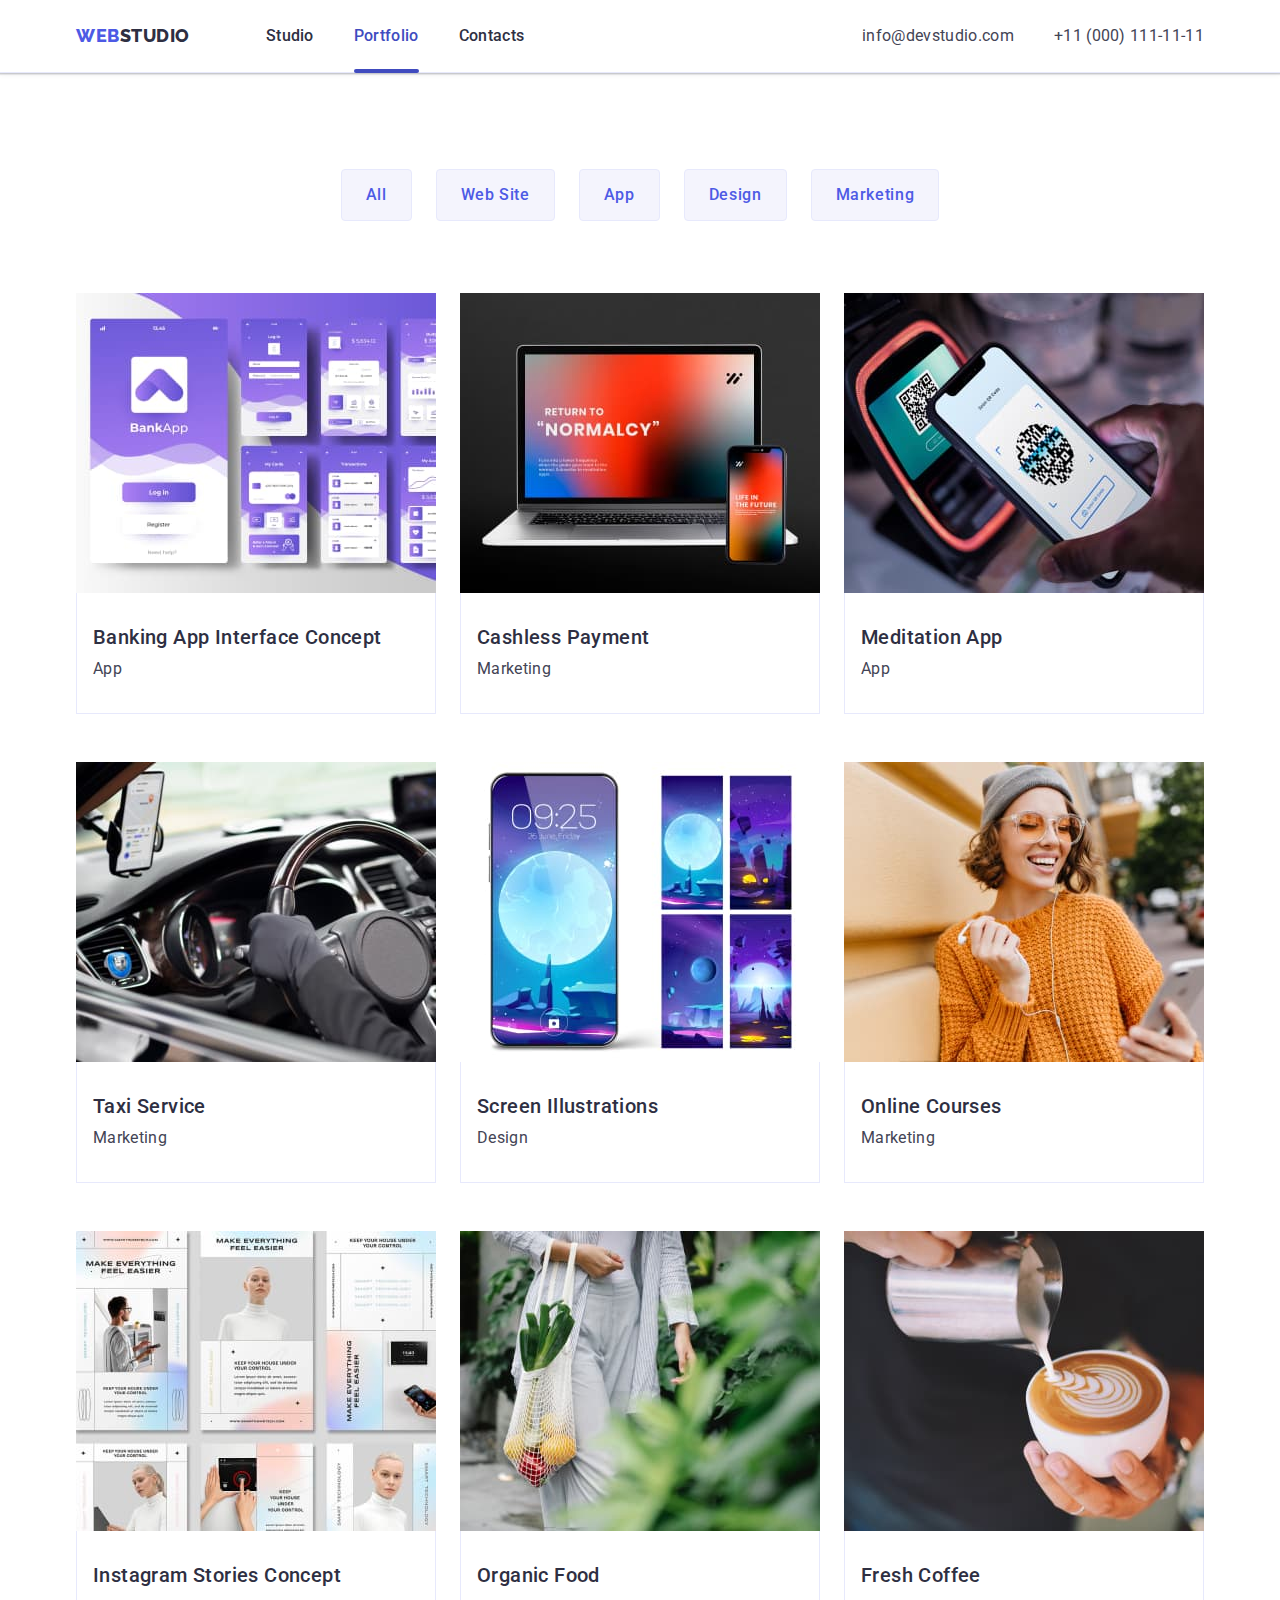
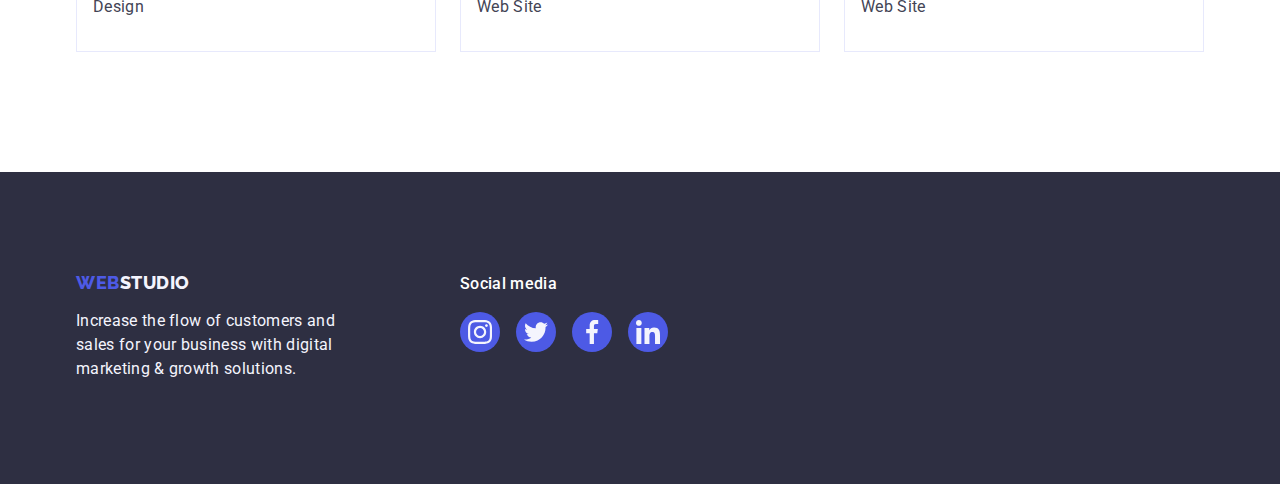
==== portfolio.html @ 93322485 "goit6" ====
<!DOCTYPE html>
<html lang="en">
  <head>
    <meta charset="UTF-8" />
    <meta http-equiv="X-UA-Compatible" content="IE=edge" />
    <meta name="viewport" content="width=device-width, initial-scale=1.0" />
    <title>Document</title>
    <link
      rel="stylesheet"
      href="https://cdn.jsdelivr.net/npm/modern-normalize@1.1.0/modern-normalize.min.css"
    />
    <link rel="preconnect" href="https://fonts.googleapis.com" />
    <link rel="preconnect" href="https://fonts.gstatic.com" crossorigin />
    <link
      href="https://fonts.googleapis.com/css2?family=Raleway:wght@800&family=Roboto:wght@400;500;700&display=swap"
      rel="stylesheet"
    />
    <link rel="stylesheet" href="./css/styles.css" />
  </head>
  <body>
    <!-- Header section -->

    <header class="header-section">
      <div class="container header-contact-container">
        <nav class="main-nav">
          <a class="logo-link link" href="./index.html"
            >Web<span class="accent-header">Studio</span></a
          >
          <ul class="menu list">
            <li class="menu-item">
              <a class="menu-link link" href="./index.html">Studio</a>
            </li>
            <li class="menu-item">
              <a class="menu-link link active" href="./portfolio.html">Portfolio</a>
            </li>
            <li class="menu-item">
              <a class="menu-link link" href="">Contacts</a>
            </li>
          </ul>
        </nav>
        <address class="contact-menu">
          <ul class="contact list">
            <li class="contact-item">
              <a class="contact link" href="mailto:info@devstudio.com"
                >info@devstudio.com</a
              >
            </li>
            <li>
              <a class="contact link" href="tel:+110001111111"
                >+11 (000) 111-11-11</a
              >
            </li>
          </ul>
        </address>
      </div>
    </header>
    <main>
      <!-- Button section -->
      <section class="button-section">
        <div class="container">
          <h1 hidden>btn section</h1>
          <ul class="menu-button-list list">
            <li class="button-item">
              <button class="menu-button-nav" type="button">All</button>
            </li>
            <li class="button-item">
              <button class="menu-button-nav" type="button">Web Site</button>
            </li>
            <li class="button-item">
              <button class="menu-button-nav" type="button">App</button>
            </li>
            <li class="button-item">
              <button class="menu-button-nav" type="button">Design</button>
            </li>
            <li class="button-item">
              <button class="menu-button-nav" type="button">Marketing</button>
            </li>
          </ul>

          <!-- Project card-1 -->

          <ul class="project-card-list list">
            <li class="project-item">
              <a class="project-link link" href="./index.html">
                <div class="project-card-list-wrapper">
                  <img
                    src="./images/project-card/app.jpg"
                    alt="aplication interfaces"
                    width="360"
                    height="300"
                  />
                  <p class="overlay">
                    14 Stylish and User-Friendly App Design Concepts · Task
                    Manager App · Calorie Tracker App · Exotic Fruit Ecommerce
                    App · Cloud Storage App
                  </p>
                </div>
                <div class="project-card-text">
                  <h2 class="project-title caption">
                    Banking App Interface Concept
                  </h2>
                  <p class="project-text sub">App</p>
                </div>
              </a>
            </li>
            <li class="project-item">
              <a class="project-link link" href="./index.html">
                <div class="project-card-list-wrapper">
                  <img
                    src="./images/project-card/marketing.jpg"
                    alt="cashless payment"
                    width="360"
                    height="300"
                  />
                  <p class="overlay">
                    14 Stylish and User-Friendly App Design Concepts · Task
                    Manager App · Calorie Tracker App · Exotic Fruit Ecommerce
                    App · Cloud Storage App
                  </p>
                </div>
                <div class="project-card-text">
                  <h2 class="project-title caption">Cashless Payment</h2>
                  <p class="project-text sub">Marketing</p>
                </div>
              </a>
            </li>
            <li class="project-item">
              <a class="project-link link" href="./index.html">
                <div class="project-card-list-wrapper">
                  <img
                    src="./images/project-card/app-2.jpg"
                    alt="app on any device"
                    width="360"
                    height="300"
                  />
                  <p class="overlay">
                    14 Stylish and User-Friendly App Design Concepts · Task
                    Manager App · Calorie Tracker App · Exotic Fruit Ecommerce
                    App · Cloud Storage App
                  </p>
                </div>
                <div class="project-card-text">
                  <h2 class="project-title caption">Meditation App</h2>
                  <p class="project-text sub">App</p>
                </div>
              </a>
            </li>

            <!-- Project card-2 -->

            <li class="project-item">
              <a class="project-link link" href="./index.html">
                <div class="project-card-list-wrapper">
                  <img
                    src="./images/project-card/taxi-service.jpg"
                    alt="driving"
                    width="360"
                    height="300"
                  />
                  <p class="overlay">
                    14 Stylish and User-Friendly App Design Concepts · Task
                    Manager App · Calorie Tracker App · Exotic Fruit Ecommerce
                    App · Cloud Storage App
                  </p>
                </div>
                <div class="project-card-text">
                  <h2 class="project-title caption">Taxi Service</h2>
                  <p class="project-text sub">Marketing</p>
                </div>
              </a>
            </li>

            <li class="project-item">
              <a class="project-link link" href="./index.html">
                <div class="project-card-list-wrapper">
                  <img
                    src="./images/project-card/illustrations.jpg"
                    alt="phone pictures"
                    width="360"
                    height="300"
                  />
                  <p class="overlay">
                    14 Stylish and User-Friendly App Design Concepts · Task
                    Manager App · Calorie Tracker App · Exotic Fruit Ecommerce
                    App · Cloud Storage App
                  </p>
                </div>
                <div class="project-card-text">
                  <h2 class="project-title caption">Screen Illustrations</h2>
                  <p class="project-text sub">Design</p>
                </div>
              </a>
            </li>
            <li class="project-item">
              <a class="project-link link" href="./index.html">
                <div class="project-card-list-wrapper">
                  <img
                    src="./images/project-card/online-courses.jpg"
                    alt="girl with a phone in her hands"
                    width="360"
                    height="300"
                  />
                  <p class="overlay">
                    14 Stylish and User-Friendly App Design Concepts · Task
                    Manager App · Calorie Tracker App · Exotic Fruit Ecommerce
                    App · Cloud Storage App
                  </p>
                </div>
                <div class="project-card-text">
                  <h2 class="project-title caption">Online Courses</h2>
                  <p class="project-text sub">Marketing</p>
                </div>
              </a>
            </li>

            <!-- Project card-3  -->

            <li class="project-item">
              <a class="project-link link" href="./index.html">
                <div class="project-card-list-wrapper">
                  <img
                    src="./images/project-card/Instagram.jpg"
                    alt="instagram stories"
                    width="360"
                    height="300"
                  />
                  <p class="overlay">
                    14 Stylish and User-Friendly App Design Concepts · Task
                    Manager App · Calorie Tracker App · Exotic Fruit Ecommerce
                    App · Cloud Storage App
                  </p>
                </div>
                <div class="project-card-text">
                  <h2 class="project-title caption">
                    Instagram Stories Concept
                  </h2>
                  <p class="project-text sub">Design</p>
                </div>
              </a>
            </li>
            <li class="project-item">
              <a class="project-link link" href="./index.html">
                <div class="project-card-list-wrapper">
                  <img
                    src="./images/project-card/food.jpg"
                    alt="girl carrying a bag of vegetables"
                    width="360"
                    height="300"
                  />
                  <p class="overlay">
                    14 Stylish and User-Friendly App Design Concepts · Task
                    Manager App · Calorie Tracker App · Exotic Fruit Ecommerce
                    App · Cloud Storage App
                  </p>
                </div>
                <div class="project-card-text">
                  <h2 class="project-title caption">Organic Food</h2>
                  <p class="project-text sub">Web Site</p>
                </div>
              </a>
            </li>
            <li class="project-item">
              <a class="project-link link" href="./index.html">
                <div class="project-card-list-wrapper">
                  <img
                    src="./images/project-card/coffee.jpg"
                    alt="coffee brewing"
                    width="360"
                    height="300"
                  />
                  <p class="overlay">
                    14 Stylish and User-Friendly App Design Concepts · Task
                    Manager App · Calorie Tracker App · Exotic Fruit Ecommerce
                    App · Cloud Storage App
                  </p>
                </div>
                <div class="project-card-text">
                  <h2 class="project-title caption">Fresh Coffee</h2>
                  <p class="project-text sub">Web Site</p>
                </div>
              </a>
            </li>
          </ul>
        </div>
      </section>
    </main>

    <!-- Footer section -->

    <footer class="footer-section">
      <div class="footer-container container">
        <div class="footer-logo-container">
          <a class="logo-link link" href="./index.html"
            >Web<span class="accent-footer">Studio</span></a
          >
          <p class="footer-text">
            Increase the flow of customers and sales for your business with
            digital marketing & growth solutions.
          </p>
        </div>
        <div class="social-footer">
          <p class="social-text">Social media</p>
          <ul class="social-footer-list list">
            <li class="social-footer-list-item">
              <a href="" class="social-footer-list-link">
                <svg class="social-footer-list-icon" width="24" height="24">
                  <use href="./images/icons.svg#icon-instagram-fot"></use>
                </svg>
              </a>
            </li>
            <li class="social-footer-list-item">
              <a href="" class="social-footer-list-link">
                <svg class="social-footer-list-icon" width="24" height="24">
                  <use href="./images/icons.svg#icon-twitter-fot"></use>
                </svg>
              </a>
            </li>
            <li class="social-footer-list-item">
              <a href="" class="social-footer-list-link">
                <svg class="social-footer-list-icon" width="24" height="24">
                  <use href="./images/icons.svg#icon-facebook-fot"></use>
                </svg>
              </a>
            </li>
            <li class="social-footer-list-item">
              <a href="" class="social-footer-list-link">
                <svg class="social-footer-list-icon" width="24" height="24">
                  <use href="./images/icons.svg#icon-linkedin-fot"></use>
                </svg>
              </a>
            </li>
          </ul>
        </div>
      </div>
    </footer>
  </body>
</html>
---- css/styles.css ----
:root {
  --color-iris: #4d5ae5;
  --color-ocean: #404bbf;
  --color-navy-blue: #2e2f42;
  --color-green: #31d0aa;
  --color-slate: #434455;
  --color-light-slate: #8e8f99;
  --color-cornflower: #e7e9fc;
  --color-cloud: #f4f4fd;
  --color-navy-blue-modal: #2e2f42;
  --color-grey: #2e2f42;
  --color-white: #ffffff;
  --color-dairy: #fcfcfc;
}

body {
  font-family: "Roboto", sans-serif;
  color: #434455;
  background-color: #ffffff;
}

.container {
  width: 1158px;
  margin-left: auto;
  margin-right: auto;
  padding-left: 15px;
  padding-right: 15px;
}

.section {
  padding-top: 120px;
  padding-bottom: 120px;
}

h1,
h2,
h3,
p {
  margin-top: 0;
  margin-bottom: 0;
}

ul,
li {
  margin-top: 0;
  margin-bottom: 0;
  padding-left: 0;
}

.list {
  list-style: none;
}

.link {
  display: inline block;
  text-decoration: none;
}

img {
  display: block;
}

/* Heder section */

.header-section {
  border-bottom: 1px solid #e7e9fc;
  box-shadow: 0px 2px 1px rgba(46, 47, 66, 0.08),
    0px 1px 1px rgba(46, 47, 66, 0.16), 0px 1px 6px rgba(46, 47, 66, 0.08);
}

.header-contact-container {
  display: flex;
  align-items: center;
  justify-content: space-between;
}

.logo-link {
  display: inline-block;
  margin: 0 auto;
  margin-right: 76px;
  font-family: "Raleway", sans-serif;
  text-transform: uppercase;
  font-weight: 800;
  font-size: 18px;
  line-height: 1.17;
  letter-spacing: 0.03em;

  color: #4d5ae5;
}

.accent-header {
  color: #2e2f42;
}

.accent-footer {
  color: #f4f4fd;
}
.menu-link {
  display: block;
  padding-top: 24px;
  padding-bottom: 24px;
  font-weight: 500;
  font-size: 16px;
  line-height: 1.5;
  letter-spacing: 0.02em;

  color: #2e2f42;
  transition: color 250ms cubic-bezier(0.4, 0, 0.2, 1);
}

.menu-link:hover,
.menu-link:focus {
  color: #404bbf;
}
.menu {
  display: flex;
  align-items: center;
}

.menu-item:not(:last-child) {
  margin-right: 40px;
}
.main-nav {
  display: flex;
  align-items: center;
}

.contact-menu {
  font-style: normal;
}

.contact {
  gap: 40px;
  display: flex;
  align-items: center;
  font-style: normal;
  font-size: 16px;
  line-height: 1.5;
  letter-spacing: 0.02em;

  color: #434455;
  transition: color 250ms cubic-bezier(0.4, 0, 0.2, 1);
}

.contact:hover,
.contact:focus {
  color: #404bbf;
}

.menu-link.active {
  position: relative;
  color: #404bbf;
}

.menu-link.active::after {
  position: absolute;
  display: block;
  content: "";
  left: 0;
  bottom: -1px;
  width: 100%;
  height: 4px;
  border-radius: 2px;
  background-color: #404bbf;
}

/* Hero section */

.hero-section {
  max-width: 1440px;
  margin-right: auto;
  margin-left: auto;
  padding-top: 188px;
  padding-bottom: 188px;
  text-align: center;
  background-image: linear-gradient(
      rgba(46, 47, 66, 0.7),
      rgba(46, 47, 66, 0.7)
    ),
    url(../images/hero/people-office.jpg);
  background-size: cover;
  background-repeat: no-repeat;
  background-position: center;
  background-color: #2e2f42;
}

.main-title {
  max-width: 496px;
  font-size: 56px;
  margin-left: auto;
  margin-right: auto;
  text-align: center;
  margin-bottom: 48px;
  font-weight: 700;
  font-size: 56px;
  line-height: 1.07;
  letter-spacing: 0.02em;

  color: #ffffff;
}

.main-nav {
  align-items: center;
  display: flex;
}

.menu-button {
  margin: 0 auto;
  padding: 16px 32px;
  border-radius: 4px;
  min-width: 169px;
  height: 56px;
  display: block;
  cursor: pointer;
  border: none;
  font-family: "Roboto", sans-serif;
  font-weight: 500;
  font-size: 16px;
  line-height: 1.5;
  letter-spacing: 0.04em;
  text-decoration: none;
  text-transform: none;

  color: #ffffff;
  background-color: #4d5ae5;
  transition: background-color 250ms cubic-bezier(0.4, 0, 0.2, 1);
}

.menu-button:hover,
.menu-button:focus {
  background-color: #404bbf;
}

/* About section */

.visually-hidden {
  position: absolute;
  width: 1px;
  height: 1px;
  margin: -1px;
  border: 0;
  padding: 0;
  white-space: nowrap;
  clip-path: inset(100%);
  clip: rect(0 0 0 0);
  overflow: hidden;
}

.about-list {
  display: flex;
  flex-wrap: wrap;
  gap: 24px;
  flex-basis: calc((100% - 72px) / 4);
}

.about-title {
  margin: auto;
  margin-bottom: 8px;
  font-weight: 500;
  font-size: 20px;
  line-height: 1.2;
  letter-spacing: 0.02em;

  color: #2e2f42;

  width: 264px;
  height: 24px;
}

.about-text {
  margin: auto;
  font-family: "Roboto";
  font-size: 16px;
  line-height: 1.5;
  letter-spacing: 0.02em;

  color: #434455;

  width: 264px;
  height: 72px;
}

.icon-container {
  width: 264px;
  height: 112px;
  margin-bottom: 8px;
  border-radius: 4px;
  background-color: #f4f4fd;
  display: flex;
  align-items: center;
  justify-content: center;
}

.about-icon-list {
  width: 59.72px;
  height: 64px;
  display: flex;
  align-items: center;
  justify-content: center;
}

.punctuality-icon-list {
  width: 61.22px;
  height: 64px;
  display: flex;
  align-items: center;
  justify-content: center;
}

.technologies-icon-list {
  width: 50.13px;
  height: 55.46px;
  display: flex;
  align-items: center;
  justify-content: center;
}

/* Portfolio section */

.portfolio-section {
  padding-bottom: 120px;
}

.portfolio-list {
  display: flex;
  gap: 24px;
  flex-basis: calc((100% - 3 * 16px) / 3);
}
.portfolio-title {
  margin-bottom: 72px;
  font-weight: 700;
  font-size: 36px;
  line-height: 1.11;
  text-align: center;
  letter-spacing: 0.02em;
  text-transform: capitalize;

  color: #2e2f42;
}

/* Team section */

.team-section {
  background-color: #f4f4fd;
}

.social-list {
  display: flex;
  justify-content: center;
  gap: 24px;
}

.social-list-link {
  display: flex;
  justify-content: center;
  align-items: center;
  width: 40px;
  height: 40px;
  border-radius: 50%;
  background-color: #4d5ae5;
  transition: background-color 250ms cubic-bezier(0.4, 0, 0.2, 1);
}

.social-list-icon {
  fill: #f4f4fd;
}

.social-list-link:hover,
.social-list-link:focus {
  background-color: #404bbf;
}

.our-team {
  margin-bottom: 72px;
  font-weight: 700;
  font-size: 36px;
  line-height: 1.11;
  text-align: center;
  letter-spacing: 0.02em;
  text-transform: capitalize;

  color: #2e2f42;
}

.team-list {
  display: flex;
  gap: 24px;
  border-top-right-radius: 0px;
  justify-content: space-evenly;
  flex-basis: calc((100% - 72px) / 4);
}

.or-team-card-content {
  padding: 32px 16px;
  text-align: center;
}

.team-title {
  margin: 0;
  margin-bottom: 8px;
  font-weight: 500;
  font-size: 20px;
  line-height: 1.2;
  letter-spacing: 0.02em;

  color: #2e2f42;
}

.team-item {
  border-radius: 0px 0px 4px 4px;
  background-color: #ffffff;
  box-shadow: 0px 1px 6px rgba(46, 47, 66, 0.08),
    0px 1px 1px rgba(46, 47, 66, 0.16), 0px 2px 1px rgba(46, 47, 66, 0.08);
}

.or-team-card-content {
  padding: 32px 0 32px;
}

.our-team-text {
  margin-bottom: 8px;
  font-size: 16px;
  line-height: 1.5;
  letter-spacing: 0.02em;

  color: #434455;
}

/* Customers section */

.customers-title {
  margin: 0 auto;
  margin-bottom: 72px;
  font-weight: 700;
  font-size: 36px;
  line-height: 1.1;
  text-align: center;
  letter-spacing: 0.02em;
  text-transform: capitalize;

  color: #2e2f42;
}

.customers-list {
  display: flex;
  gap: 24px;
}

.customers-item {
  width: 168px;
  height: 88px;
}

.customers-list-link {
  width: 100%;
  height: 100%;
  border: 1px solid #8e8f99;
  border-radius: 4px;
  display: flex;
  align-items: center;
  justify-content: center;
  color: #8e8f99;
  transition: border-color 250ms cubic-bezier(0.4, 0, 0.2, 1), color 250ms cubic-bezier(0.4, 0, 0.2, 1);
}

.customers-list-link:hover,
.customers-list-link:focus {
  border-color: #404bbf;
  color: #404bbf;
}

.customers-list-icon {
  fill: currentColor;
}

.customers-item:hover,
.customers-item:focus {
  color: #404bbf;
  border: 1px solid #404bbf;
}

/* Footer section */

.footer-container {
  display: flex;
  align-items: baseline;
}

.footer-section {
  padding-top: 100px;
  padding-bottom: 100px;
  height: 312px;
  background-color: #2e2f42;
}

.footer-logo-container {
  margin-right: 120px;
}

.footer-section .logo-link {
  margin-right: 0;
  margin-bottom: 16px;
}

.footer-text {
  width: 264px;
  height: 72px;
  font-size: 16px;
  line-height: 1.5;
  letter-spacing: 0.02em;

  color: #f4f4fd;
}

/* Social footer */

.social-footer {
  align-items: baseline;
  gap: 120px;
}

.social-text {
  font-weight: 500;
  font-size: 16px;
  line-height: 1.5;
  letter-spacing: 0.02em;
  color: #ffffff;
  margin-bottom: 16px;
}

.social-footer-list {
  display: flex;
  gap: 16px;
}

.social-footer-list-item {
  width: 40px;
  height: 40px;
}

.social-footer-list-link {
  width: 100%;
  height: 100%;
  background-color: #4d5ae5;
  border-radius: 50%;
  display: flex;
  align-items: center;
  justify-content: center;
  transition: background-color 250ms cubic-bezier(0.4, 0, 0.2, 1);
}

.social-footer-list-link:hover,
.social-footer-list-link:focus {
  background-color: #31d0aa;
}

.social-footer-list-icon {
  display: flex;
  width: 24px;
  height: 24px;
  fill: #f4f4fd;
}

/* Button section portfolio */

.button-section {
  padding-top: 96px;
  padding-bottom: 120px;
}

.menu-button-nav {
  padding: 12px 24px;
  border-radius: 4px;
  border-top: none;
  font-weight: 500;
  font-size: 16px;
  line-height: 1.6;
  letter-spacing: 0.04em;
  text-transform: none;
  cursor: pointer;
  color: #4d5ae5;
  background-color: #f4f4fd;
  border: 1px solid #e7e9fc;
  transition: color 250ms cubic-bezier(0.4, 0, 0.2, 1), background-color 250ms cubic-bezier(0.4, 0, 0.2, 1), border-color 250ms cubic-bezier(0.4, 0, 0.2, 1), box-shadow 250ms cubic-bezier(0.4, 0, 0.2, 1);
}

.menu-button-nav:first-child:hover,
.menu-button-nav:first-child:focus {
  box-shadow: 0px 3px 1px rgba(0, 0, 0, 0.1), 0px 2px 1px rgba(0, 0, 0, 0.08),
    0px 2px 2px rgba(0, 0, 0, 0.12);
}

.top-button-nav:hover,
.top-button-nav:focus {
  background-color: #404bbf;
}

.menu-button-list {
  justify-content: center;
  margin-bottom: 72px;
  align-items: center;
  display: flex;
  gap: 24px;
}

.menu-button-nav:hover {
  border: 1px solid transparent;
  color: #ffffff;
  background-color: #404bbf;
}

.menu-button-nav:focus {
  border: 1px solid transparent;
  color: #ffffff;
  background-color: #404bbf;
}

.project-card-list {
  gap: 24px;
  row-gap: 48px;
  display: flex;
  flex-wrap: wrap;
}

.project-item {
  flex-basis: calc((100% - 48px) / 3);
}

.project-link {
  display: block;
  transition: box-shadow 250ms cubic-bezier(0.4, 0, 0.2, 1);
}

.project-card-list-wrapper {
  position: relative;
  overflow: hidden;
}

.overlay {
  position: absolute;
  left: 0;
  top: 0;
  width: 100%;
  height: 100%;
  transform: translate(0, 100%);
  transition: transform 250ms cubic-bezier(0.4, 0, 0.2, 1);
  padding: 40px 32px;
  padding-left: 32px;
  padding-right: 32px;
  font-size: 16px;
  line-height: 1.5; 
  letter-spacing: 0.02em;

  color: #F4F4FD;
  background-color: rgba(77, 90, 229, 1);
}

.project-link:hover .overlay,
.project-link:focus .overlay {
 transform: translate(0, 0);
}

.project-link:hover,
.project-link:focus {
  box-shadow: 0px 1px 6px rgba(46, 47, 66, 0.08),
  0px 1px 1px rgba(46, 47, 66, 0.16), 0px 2px 1px rgba(46, 47, 66, 0.08);
}

.project-card-text {
  border: 1px solid #e7e9fc;
  border-top: none;
  padding: 32px 16px;
}

.project-title {
  margin-bottom: 8px;
}

/* Hero project card */

.caption {
  font-weight: 500;
  font-size: 20px;
  line-height: 1.2;
  letter-spacing: 0.02em;

  color: #2e2f42;
}

.sub {
  font-size: 16px;
  line-height: 1.5;
  letter-spacing: 0.02em;

  color: #434455;
}

.project-link {
  text-decoration: none;
}

/* Modal window */

.backdrop.is-hidden {
  opacity: 0;
  visibility: hidden;
  pointer-events: none;
}

.backdrop {
  position: fixed;
  top: 0;
  left: 0;
  z-index: 100;
  width: 100%;
  height: 100%;
  background-color: rgba(46, 47, 66, 0.4);

  transition: opacity 250ms cubic-bezier(0.4, 0, 0.2, 1),
    visibility 250ms cubic-bezier(0.4, 0, 0.2, 1);
}

.modal {
  position: absolute;
  top: 50%;
  left: 50%;
  transform: translate(-50%, -50%);
  border-radius: 4px;
  width: 408px;
  height: 584px;
  min-height: 576px;
  background-color: #fcfcfc;
  box-shadow: 0px 1px 1px rgba(0, 0, 0, 0.14), 0px 1px 3px rgba(0, 0, 0, 0.12), 0px 2px 1px rgba(0, 0, 0, 0.2);
  transition: transform 250ms cubic-bezier(0.4, 0, 0.2, 1);
}

.modal-close-btn {
  position: absolute;
  top: 24px;
  right: 24px;
  display: flex;
  justify-content: center;
  align-items: center;
  width: 24px;
  height: 24px;
  border-radius: 50%;
  background: transparent;
  background-color: #e7e9fc;
  border: 1px solid rgba(0, 0, 0, 0.1);
  padding: 0;
  cursor: pointer;
  transition: background-color 250ms cubic-bezier(0.4, 0, 0.2, 1), border 250ms cubic-bezier(0.4, 0, 0.2, 1);
}

.modal-close-btn:hover,
.modal-close-btn:focus {
  border: none; 
  background-color: #404bbf;
}

.modal-close-btn-icon {
  transition: fill 250ms cubic-bezier(0.4, 0, 0.2, 1);
}

.modal-close-btn:hover .modal-close-btn-icon,
.modal-close-btn:focus .modal-close-btn-icon {
  fill: #ffffff;
}
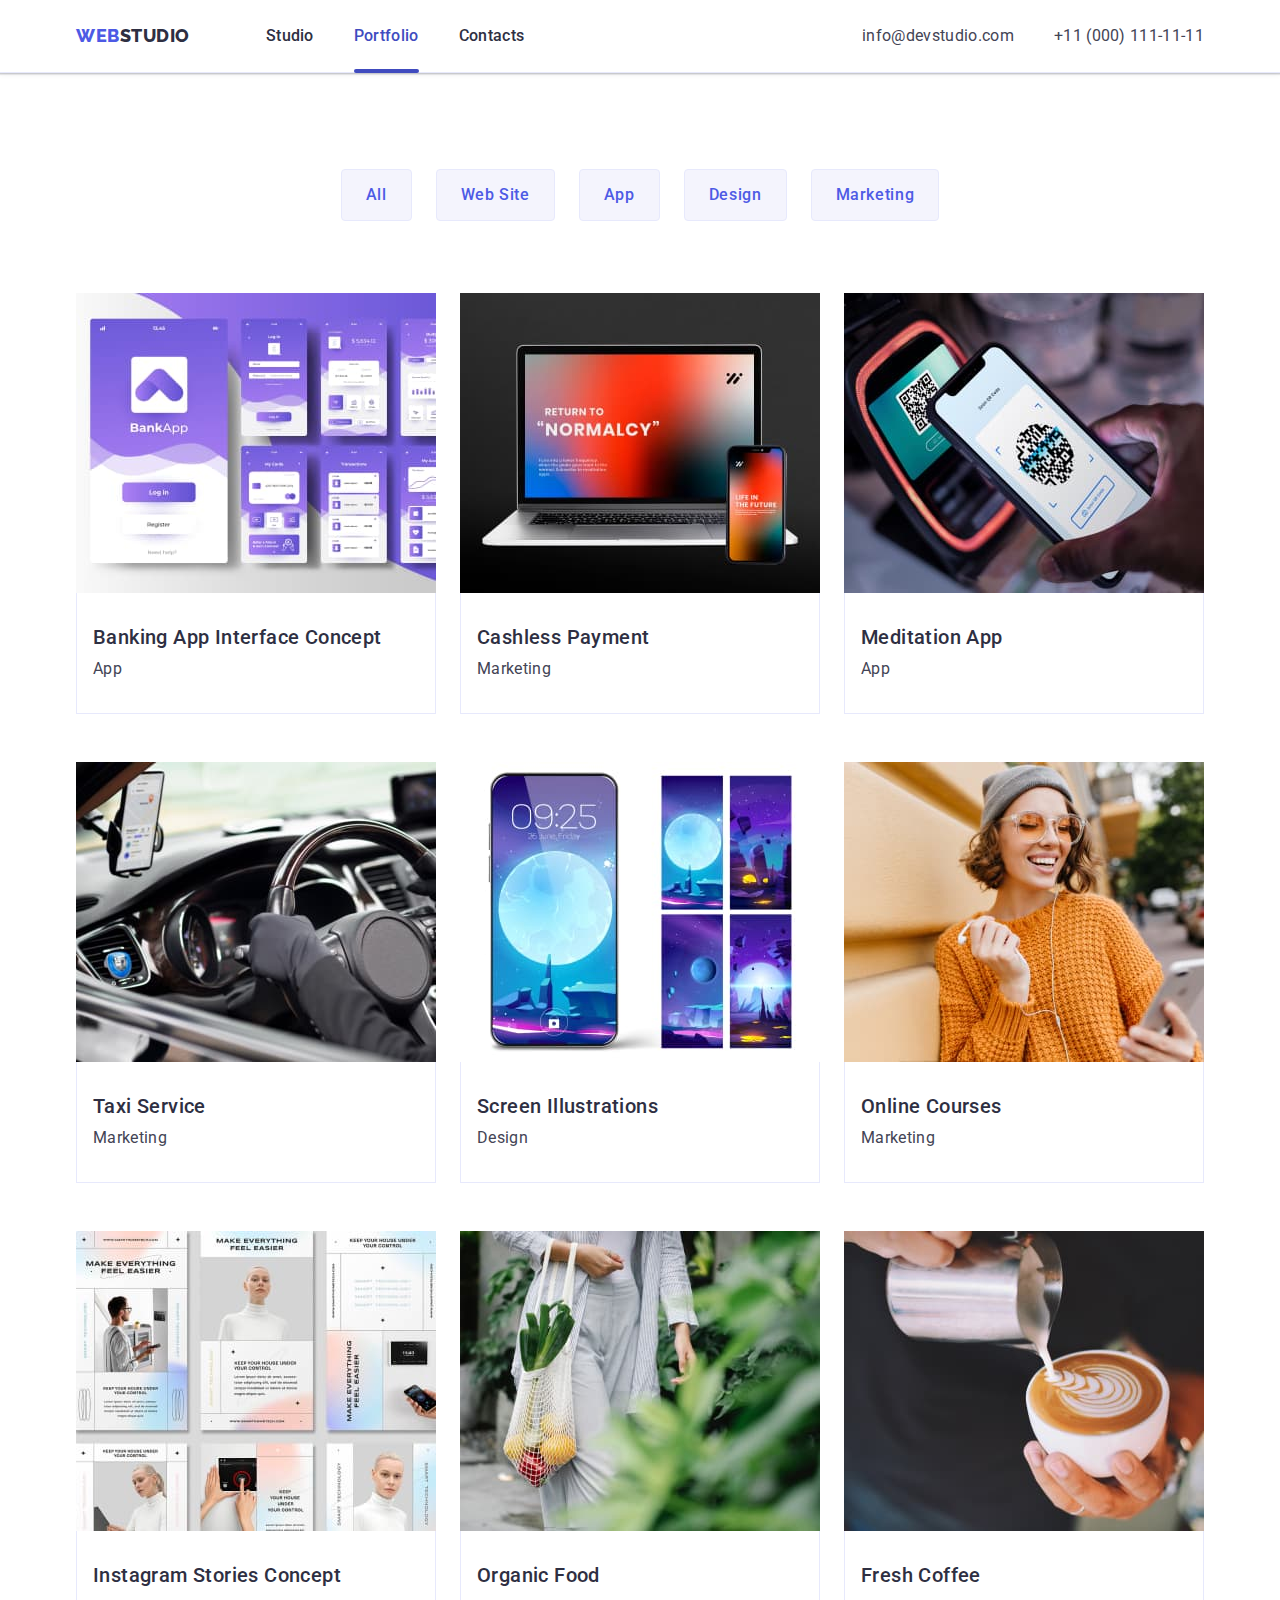
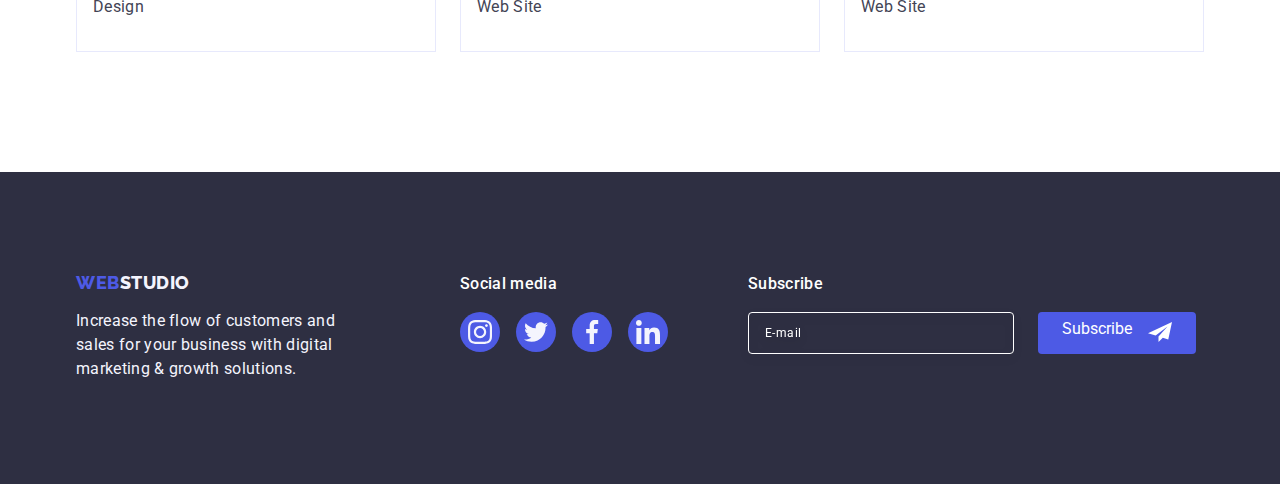
==== commit aabb054f: "fixed bugs4" ====
--- a/portfolio.html
+++ b/portfolio.html
@@ -331,6 +331,25 @@
             </li>
           </ul>
         </div>
+        <div class="footer-subscride">
+          <p class="subscride-form-title">Subscribe</p>
+          <div class="button-subscride-form">
+            <label class="subscride-form">
+              <input
+                class="subscride-form-text"
+                name="user_e-mail"
+                placeholder="E-mail"
+              />
+            </label>
+
+            <button type="submit" class="subscride-form-button">
+              <p class="subscride-button-title">Subscribe</p>
+              <svg class="subscride-button-icon" width="24" height="24">
+                <use href="./images/icons.svg#icon-frame"></use>
+              </svg>
+            </button>
+          </div>
+        </div>
       </div>
     </footer>
   </body>
--- a/css/styles.css
+++ b/css/styles.css
@@ -460,7 +460,8 @@
   align-items: center;
   justify-content: center;
   color: #8e8f99;
-  transition: border-color 250ms cubic-bezier(0.4, 0, 0.2, 1), color 250ms cubic-bezier(0.4, 0, 0.2, 1);
+  transition: border-color 250ms cubic-bezier(0.4, 0, 0.2, 1),
+    color 250ms cubic-bezier(0.4, 0, 0.2, 1);
 }
 
 .customers-list-link:hover,
@@ -581,7 +582,10 @@
   color: #4d5ae5;
   background-color: #f4f4fd;
   border: 1px solid #e7e9fc;
-  transition: color 250ms cubic-bezier(0.4, 0, 0.2, 1), background-color 250ms cubic-bezier(0.4, 0, 0.2, 1), border-color 250ms cubic-bezier(0.4, 0, 0.2, 1), box-shadow 250ms cubic-bezier(0.4, 0, 0.2, 1);
+  transition: color 250ms cubic-bezier(0.4, 0, 0.2, 1),
+    background-color 250ms cubic-bezier(0.4, 0, 0.2, 1),
+    border-color 250ms cubic-bezier(0.4, 0, 0.2, 1),
+    box-shadow 250ms cubic-bezier(0.4, 0, 0.2, 1);
 }
 
 .menu-button-nav:first-child:hover,
@@ -648,22 +652,22 @@
   padding-left: 32px;
   padding-right: 32px;
   font-size: 16px;
-  line-height: 1.5; 
-  letter-spacing: 0.02em;
-
-  color: #F4F4FD;
+  line-height: 1.5;
+  letter-spacing: 0.02em;
+
+  color: #f4f4fd;
   background-color: rgba(77, 90, 229, 1);
 }
 
 .project-link:hover .overlay,
 .project-link:focus .overlay {
- transform: translate(0, 0);
+  transform: translate(0, 0);
 }
 
 .project-link:hover,
 .project-link:focus {
   box-shadow: 0px 1px 6px rgba(46, 47, 66, 0.08),
-  0px 1px 1px rgba(46, 47, 66, 0.16), 0px 2px 1px rgba(46, 47, 66, 0.08);
+    0px 1px 1px rgba(46, 47, 66, 0.16), 0px 2px 1px rgba(46, 47, 66, 0.08);
 }
 
 .project-card-text {
@@ -697,6 +701,91 @@
 
 .project-link {
   text-decoration: none;
+}
+
+.subscride-form-title {
+  display: flex;
+  position: relative;
+  top: 0;
+  left: 0;
+  margin-left: 80px;
+  font-weight: 500;
+  font-size: 16px;
+  line-height: 1.5;
+  letter-spacing: 0.02em;
+  color: rgba(255, 255, 255, 1);
+  margin-bottom: 16px;
+}
+
+.subscride-form {
+  box-sizing: border-box;
+  border-radius: 4px;
+  border: 1px solid #FFFFFF;
+  filter: drop-shadow(0px 4px 4px rgba(0, 0, 0, 0.15));
+  margin-left: 80px;
+  display: flex;
+  align-items: center;
+  background-color: transparent;
+}
+
+.subscride-form-text {
+  width: 264px;
+  height: 40px;
+  padding-left: 16px;
+  font-weight: 400;
+  font-size: 12px;
+  line-height: 1.5em;
+  letter-spacing: 0.04em;
+  color: #FFFFFF;
+  display: flex;
+  align-items: center;
+  background-color: transparent;
+  border: none;
+}
+
+.subscride-form-text:focus {
+  transition-duration: 250ms;
+  transition: cubic-bezier(0.4, 0, 0.2, 1);
+}
+
+.subscride-form-text::placeholder {
+  font-weight: 400;
+  font-size: 12px;
+  line-height: 1.5em;
+  letter-spacing: 0.04em;
+  color: #FFFFFF;
+  top: 12px;
+  left: 16px;
+  display: flex;
+  align-items: center;
+}
+
+.subscride-form-button {
+  display: flex;
+  justify-content: center;
+  padding: 8px 24px;
+  gap: 16px;
+  margin-left: auto;
+  background-color: #4D5AE5;
+  border-radius: 4px;
+  border: none;
+  cursor: pointer;
+  color: #FFFFFF;
+}
+
+.subscride-form-button:hover,
+.subscride-form-button:focus {
+  background:  #4D5AE5;
+  box-shadow: 0px 4px 4px rgba(0, 0, 0, 0.15);
+  transition-duration: 250ms;
+  transition: cubic-bezier(0.4, 0, 0.2, 1);
+}
+
+.button-subscride-form {
+  display: flex;
+  gap: 24px;
+  justify-content: center;
+  
 }
 
 /* Modal window */
@@ -730,8 +819,12 @@
   height: 584px;
   min-height: 576px;
   background-color: #fcfcfc;
-  box-shadow: 0px 1px 1px rgba(0, 0, 0, 0.14), 0px 1px 3px rgba(0, 0, 0, 0.12), 0px 2px 1px rgba(0, 0, 0, 0.2);
+  box-shadow: 0px 1px 1px rgba(0, 0, 0, 0.14), 0px 1px 3px rgba(0, 0, 0, 0.12),
+    0px 2px 1px rgba(0, 0, 0, 0.2);
   transition: transform 250ms cubic-bezier(0.4, 0, 0.2, 1);
+  padding: 72px;
+  padding-left: 24px;
+  padding-right: 24px;
 }
 
 .modal-close-btn {
@@ -749,12 +842,13 @@
   border: 1px solid rgba(0, 0, 0, 0.1);
   padding: 0;
   cursor: pointer;
-  transition: background-color 250ms cubic-bezier(0.4, 0, 0.2, 1), border 250ms cubic-bezier(0.4, 0, 0.2, 1);
+  transition: background-color 250ms cubic-bezier(0.4, 0, 0.2, 1),
+    border 250ms cubic-bezier(0.4, 0, 0.2, 1);
 }
 
 .modal-close-btn:hover,
 .modal-close-btn:focus {
-  border: none; 
+  border: none;
   background-color: #404bbf;
 }
 
@@ -766,3 +860,153 @@
 .modal-close-btn:focus .modal-close-btn-icon {
   fill: #ffffff;
 }
+
+/* modal form */
+
+.modal-form-wrapper {
+  position: relative;
+  margin-bottom: 8px;
+}
+
+.form-text {
+  display: flex;
+  justify-content: center;
+  padding: 0 0 16px;
+  font-size: 16px;
+  line-height: 24px;
+  color: #2e2f42;
+}
+
+.modal-form {
+  display: flex;
+  flex-direction: column;
+}
+
+.modal-form-label {
+  display: inline-block;
+  margin-bottom: 4px;
+}
+
+.modal-form-label:focus {
+  border: 1px solid #4d5ae5;
+}
+
+.modal-form-input {
+  width: 100%;
+  height: 40px;
+  border: 1px solid rgba(46, 47, 66, 0.4);
+  border-radius: 4px;
+  padding-left: 34px;
+  color: #000;
+  transition: 400ms;
+  outline: transparent;
+}
+
+.modal-form-input:focus {
+  outline: none;
+  border: 1px solid #4d5ae5;
+}
+
+.modal-form-input:focus + .modal-icons {
+  fill: #4d5ae5;
+}
+
+.modal-form-desc {
+  font-size: 12px;
+  line-height: 1.16px;
+  color: #8e8f99;
+}
+
+.modal-icons {
+  position: absolute;
+  display: block;
+  top: 50%;
+  left: 19px;
+  transform: translateY(-50%);
+  transition: 400ms;
+  pointer-events: none;
+}
+
+.modal-form-message {
+  resize: none;
+  padding: 8px 16px;
+  width: 360px;
+  height: 120px;
+  margin-top: 4px;
+  border-radius: 4px;
+  border: 1px solid rgba(46, 47, 66, 0.4);
+  font-size: 12px;
+  line-height: 1.17;
+
+  outline: transparent;
+
+}
+.modal-form-message:focus {
+  outline: none;
+  border: 1px solid #4d5ae5;
+}
+.modal-form-label-comment {
+  margin-bottom: 16px;
+}
+
+.modal-form-check {
+  appearance: none;
+  display: block;
+  width: 16px;
+  height: 16px;
+  border: 1px solid rgba(142, 143, 153, 1);
+  cursor: pointer;
+  border-radius: 4px;
+
+  background-position: center;
+  background-repeat: no-repeat;
+  background-image: url("data:image/svg+xml,%3Csvg width='10' height='8' viewBox='0 0 10 8' fill='none' xmlns='http://www.w3.org/2000/svg'%3E%3Cpath d='M8.44558 0.255056C8.61838 0.089653 8.84834 -0.00178848 9.08693 2.65108e-05C9.32551 0.0018415 9.55407 0.0967713 9.72436 0.264784C9.89466 0.432797 9.99337 0.660752 9.99968 0.900549C10.006 1.14034 9.91939 1.37323 9.75816 1.55005L4.86357 7.70436C4.7794 7.79551 4.67782 7.86865 4.5649 7.91942C4.45198 7.97018 4.33003 7.99754 4.20636 7.99984C4.08268 8.00214 3.95981 7.97935 3.8451 7.93282C3.73038 7.88629 3.62618 7.81698 3.53872 7.72903L0.292827 4.46564C0.202435 4.38096 0.129933 4.27884 0.0796475 4.16537C0.0293621 4.05191 0.00232279 3.92942 0.000143182 3.80522C-0.00203643 3.68102 0.0206883 3.55765 0.0669613 3.44248C0.113234 3.3273 0.182108 3.22267 0.269473 3.13483C0.356838 3.047 0.460905 2.97775 0.575465 2.93123C0.690026 2.88471 0.812734 2.86186 0.936267 2.86405C1.0598 2.86624 1.18163 2.89343 1.29449 2.94398C1.40734 2.99454 1.50892 3.06743 1.59315 3.15831L4.16189 5.73967L8.42227 0.28219C8.42994 0.272694 8.43813 0.263635 8.4468 0.255056H8.44558Z' fill='%23F4F4FD'/%3E%3C/svg%3E");
+}
+
+.modal-form-check:checked {
+  background-color: #404bbf;
+  border-color: #404bbf;
+}
+
+.modal-check-desc {
+  color: rgba(142, 143, 153, 1);
+  font-size: 12px;
+}
+
+.privacy-text{
+  color: rgba(77, 90, 229, 1);
+}
+
+.modal-form-wrapper-chesc {
+  display: flex;
+  align-items: center;
+  gap: 6px;
+}
+
+.modal-submit-button {
+  margin: 0 auto;
+  margin-top: 16px;
+  padding: 16px 32px;
+  border-radius: 4px;
+  min-width: 169px;
+  height: 56px;
+  display: block;
+  cursor: pointer;
+  border: none;
+  font-family: "Roboto", sans-serif;
+  font-weight: 500;
+  font-size: 16px;
+  line-height: 1.5;
+  letter-spacing: 0.04em;
+  text-decoration: none;
+  text-transform: none;
+
+  color: #ffffff;
+  background-color: #4d5ae5;
+  transition: background-color 250ms cubic-bezier(0.4, 0, 0.2, 1);
+}
+
+.menu-button:hover,
+.menu-button:focus {
+  background-color: #404bbf;
+}
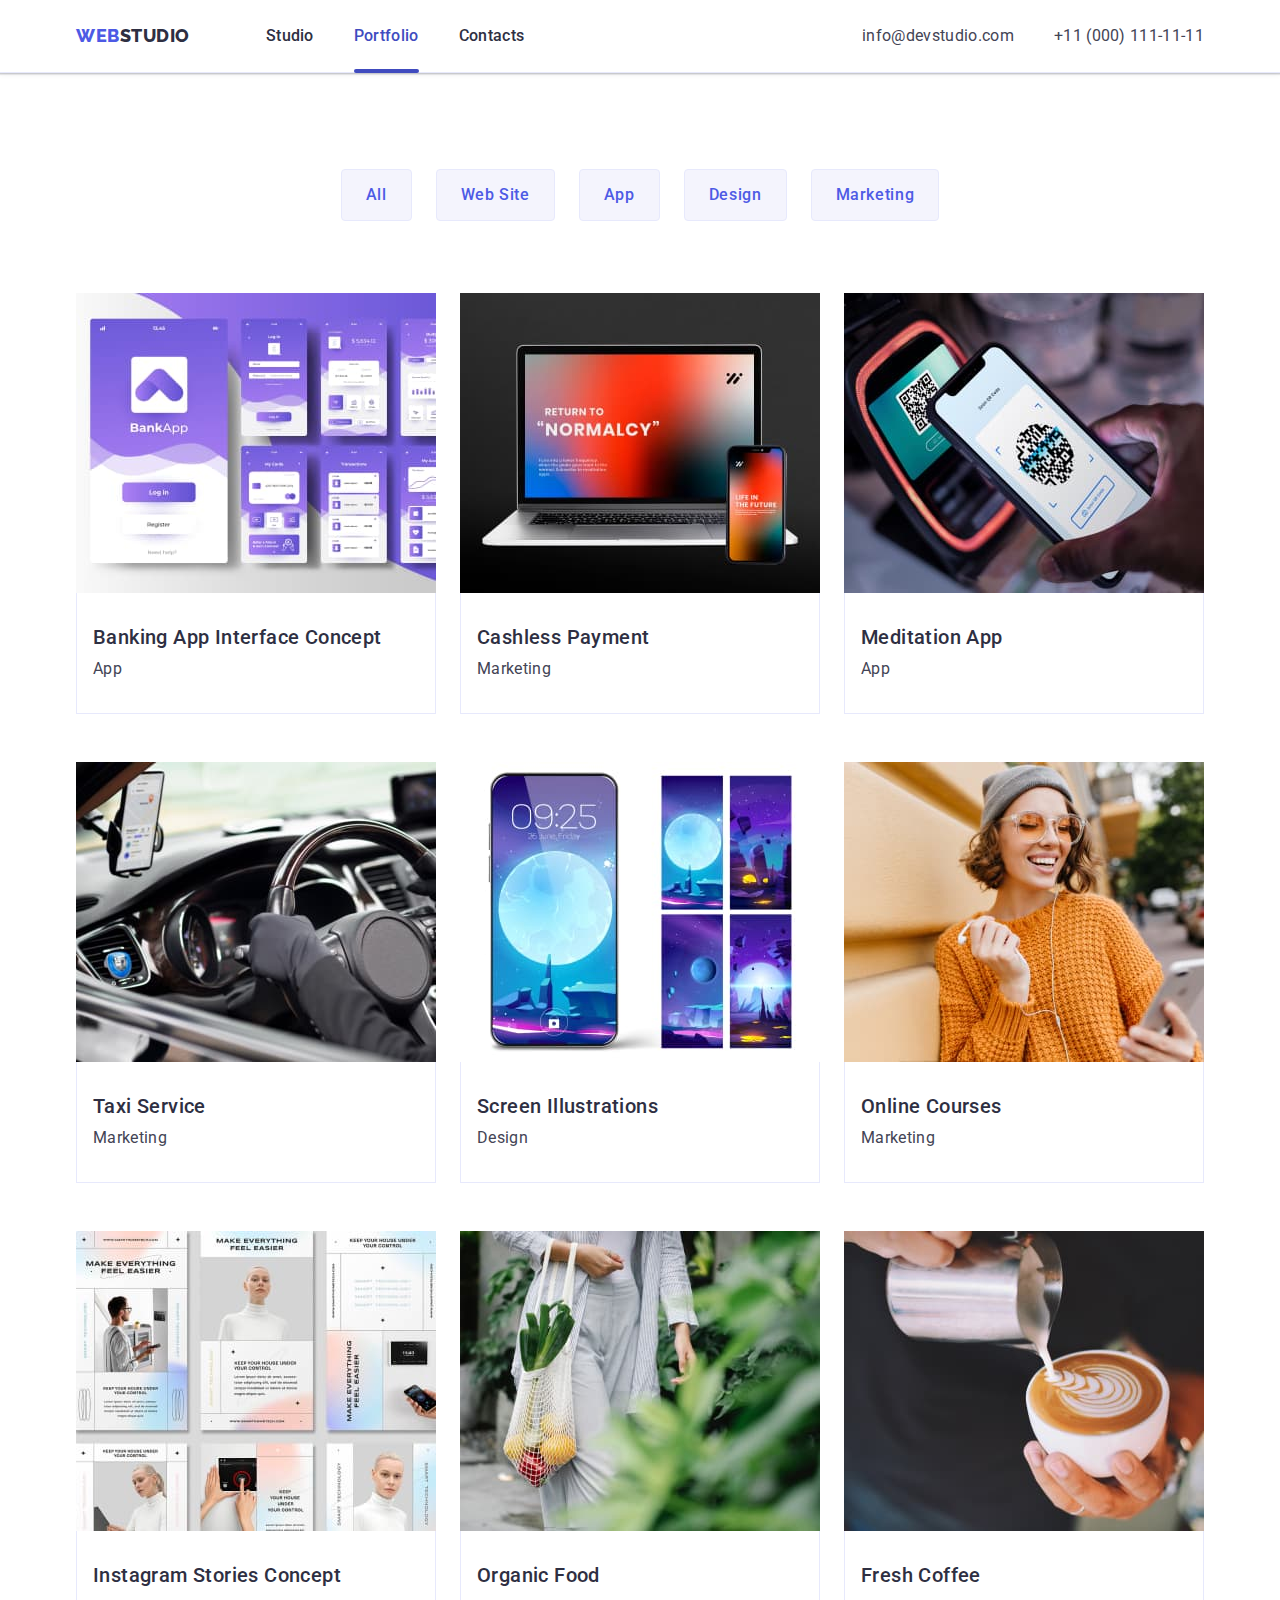
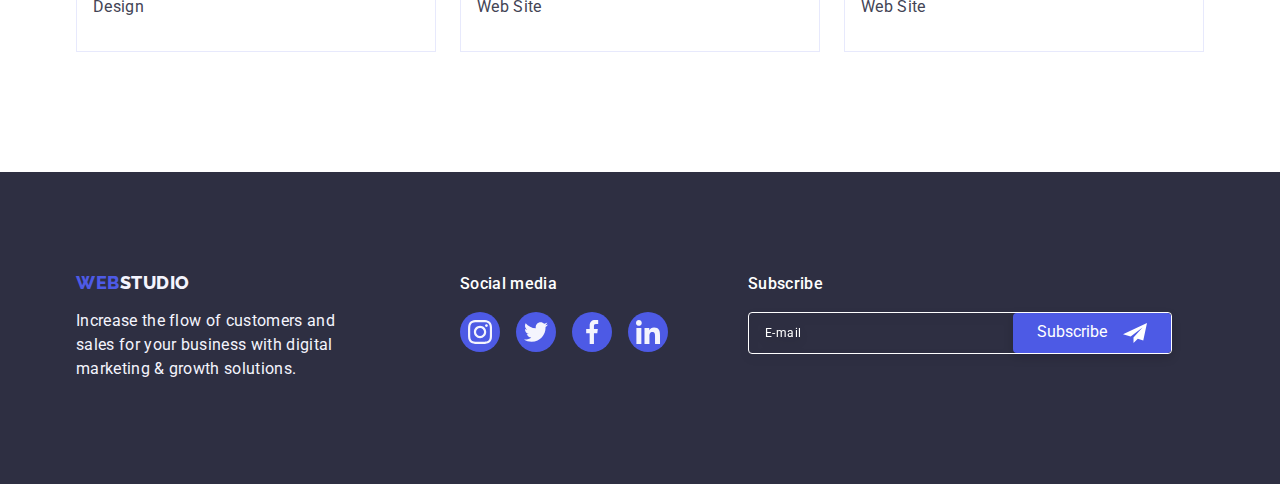
==== commit a9bd5ea6: "fixed bugs8" ====
--- a/portfolio.html
+++ b/portfolio.html
@@ -331,23 +331,23 @@
             </li>
           </ul>
         </div>
+
         <div class="footer-subscride">
           <p class="subscride-form-title">Subscribe</p>
           <div class="button-subscride-form">
-            <label class="subscride-form">
+            <form class="subscride-form">
               <input
                 class="subscride-form-text"
                 name="user_e-mail"
                 placeholder="E-mail"
               />
-            </label>
-
             <button type="submit" class="subscride-form-button">
-              <p class="subscride-button-title">Subscribe</p>
+              <span class="subscride-button-title">Subscribe</span>
               <svg class="subscride-button-icon" width="24" height="24">
                 <use href="./images/icons.svg#icon-frame"></use>
               </svg>
             </button>
+           </form>
           </div>
         </div>
       </div>
--- a/css/styles.css
+++ b/css/styles.css
@@ -464,20 +464,8 @@
     color 250ms cubic-bezier(0.4, 0, 0.2, 1);
 }
 
-.customers-list-link:hover,
-.customers-list-link:focus {
-  border-color: #404bbf;
-  color: #404bbf;
-}
-
 .customers-list-icon {
   fill: currentColor;
-}
-
-.customers-item:hover,
-.customers-item:focus {
-  color: #404bbf;
-  border: 1px solid #404bbf;
 }
 
 /* Footer section */
@@ -703,12 +691,15 @@
   text-decoration: none;
 }
 
+/* Subscride */
+
+.footer-subscride {
+ margin: 0 0 16px 80px;
+}
+
 .subscride-form-title {
   display: flex;
   position: relative;
-  top: 0;
-  left: 0;
-  margin-left: 80px;
   font-weight: 500;
   font-size: 16px;
   line-height: 1.5;
@@ -722,7 +713,7 @@
   border-radius: 4px;
   border: 1px solid #FFFFFF;
   filter: drop-shadow(0px 4px 4px rgba(0, 0, 0, 0.15));
-  margin-left: 80px;
+
   display: flex;
   align-items: center;
   background-color: transparent;
@@ -762,6 +753,7 @@
 
 .subscride-form-button {
   display: flex;
+  align-items: center;
   justify-content: center;
   padding: 8px 24px;
   gap: 16px;
@@ -822,9 +814,8 @@
   box-shadow: 0px 1px 1px rgba(0, 0, 0, 0.14), 0px 1px 3px rgba(0, 0, 0, 0.12),
     0px 2px 1px rgba(0, 0, 0, 0.2);
   transition: transform 250ms cubic-bezier(0.4, 0, 0.2, 1);
-  padding: 72px;
-  padding-left: 24px;
-  padding-right: 24px;
+  padding: 72px 24px 24px 24px;
+ 
 }
 
 .modal-close-btn {
@@ -865,15 +856,15 @@
 
 .modal-form-wrapper {
   position: relative;
-  margin-bottom: 8px;
+  margin-bottom: 4px;
 }
 
 .form-text {
   display: flex;
   justify-content: center;
-  padding: 0 0 16px;
-  font-size: 16px;
-  line-height: 24px;
+  margin-bottom: 16px;
+  font-size: 16px;
+  line-height: 1.71;
   color: #2e2f42;
 }
 
@@ -884,7 +875,7 @@
 
 .modal-form-label {
   display: inline-block;
-  margin-bottom: 4px;
+  margin-bottom: 8px;
 }
 
 .modal-form-label:focus {
@@ -896,10 +887,11 @@
   height: 40px;
   border: 1px solid rgba(46, 47, 66, 0.4);
   border-radius: 4px;
-  padding-left: 34px;
+  padding-left: 38px;
   color: #000;
   transition: 400ms;
   outline: transparent;
+  /* margin-top: 4px; */
 }
 
 .modal-form-input:focus {
@@ -911,9 +903,9 @@
   fill: #4d5ae5;
 }
 
-.modal-form-desc {
+.modal-form-desc { 
   font-size: 12px;
-  line-height: 1.16px;
+  line-height: 1.17;
   color: #8e8f99;
 }
 
@@ -932,7 +924,7 @@
   padding: 8px 16px;
   width: 360px;
   height: 120px;
-  margin-top: 4px;
+  /* margin-top: 4px; */
   border-radius: 4px;
   border: 1px solid rgba(46, 47, 66, 0.4);
   font-size: 12px;
@@ -1006,7 +998,7 @@
   transition: background-color 250ms cubic-bezier(0.4, 0, 0.2, 1);
 }
 
-.menu-button:hover,
-.menu-button:focus {
+.modal-submit-button:hover,
+.modal-submit-button:focus {
   background-color: #404bbf;
 }
